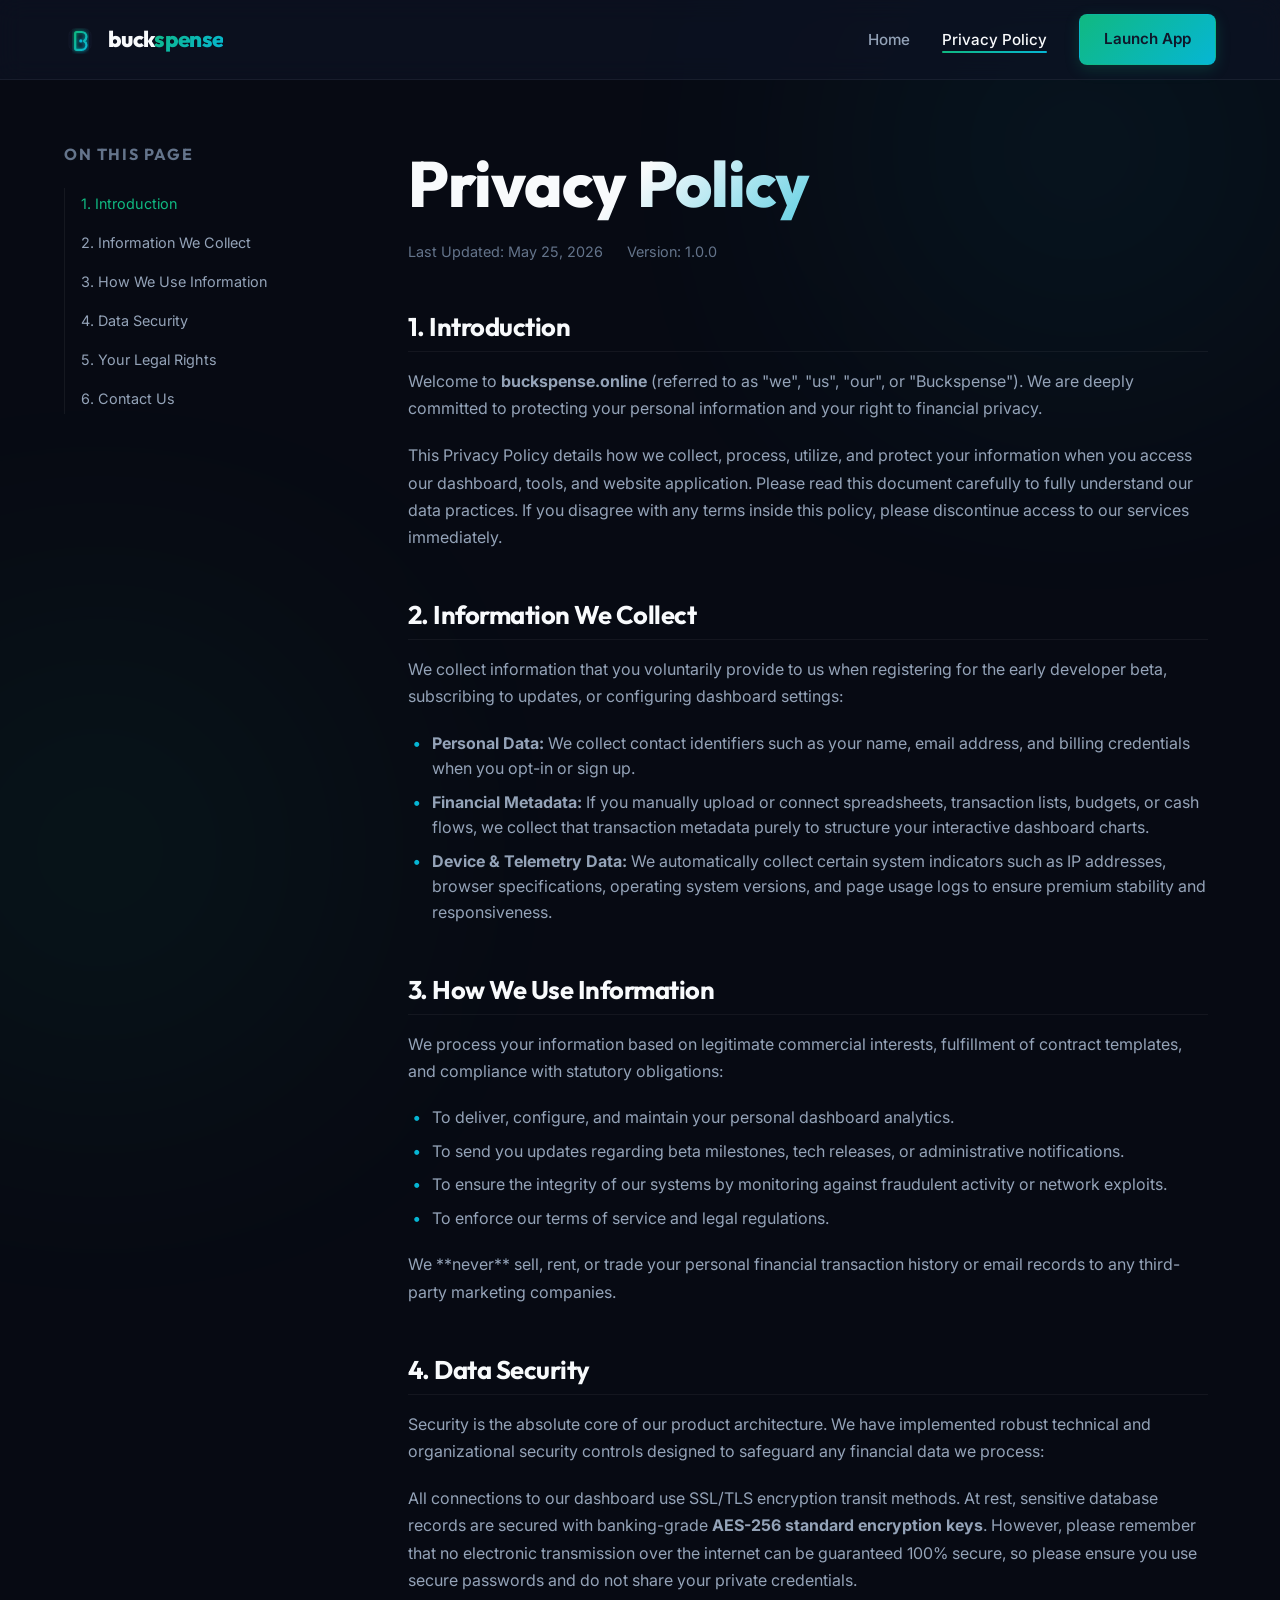
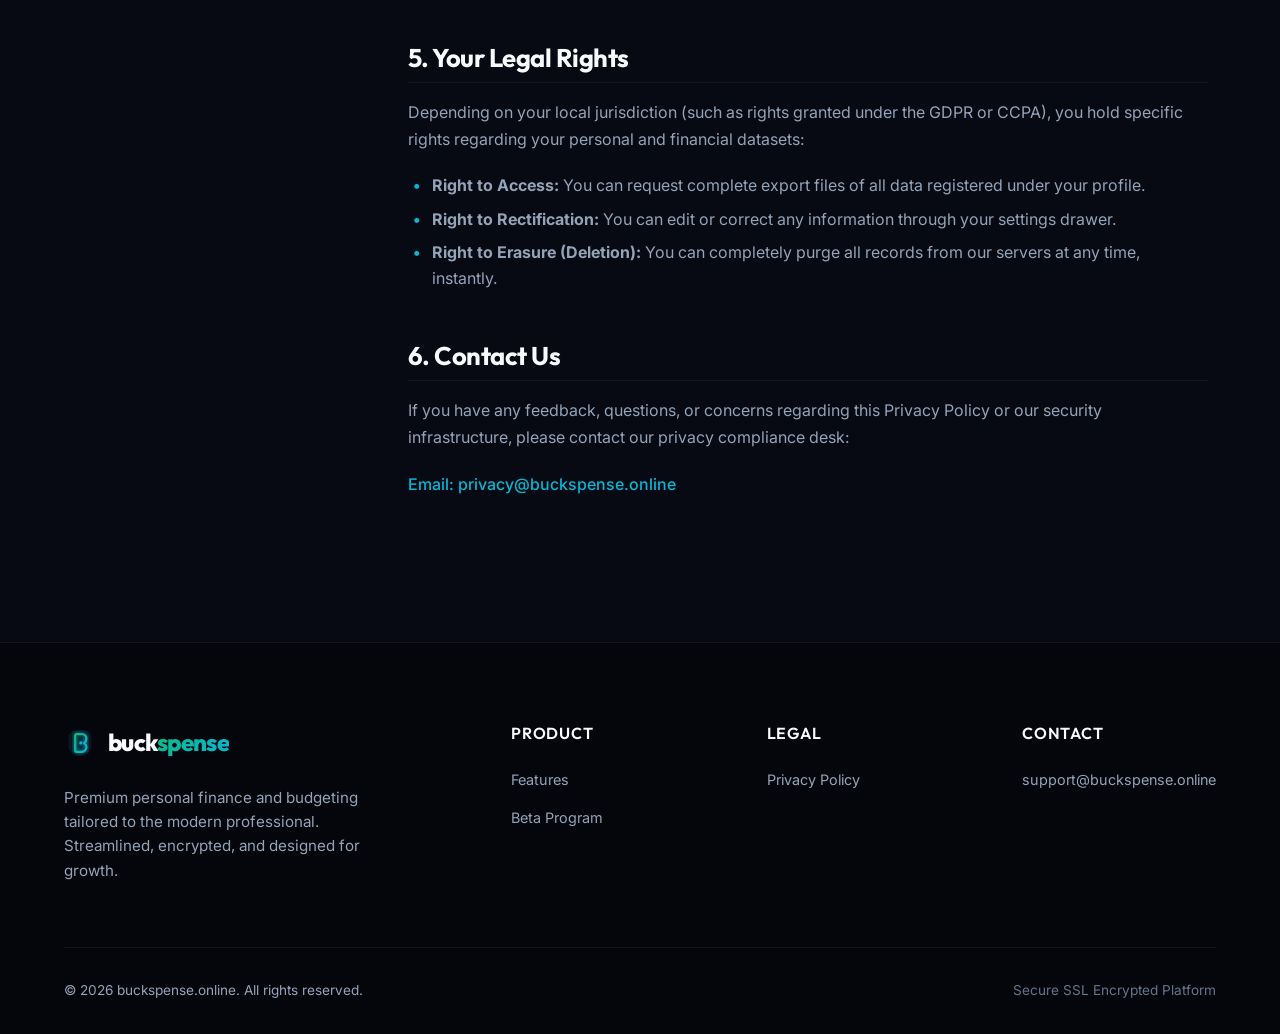
==== privacy.html @ 93927c2e "Initialize project framework and add Home & Privacy templates" ====
<!DOCTYPE html>
<html lang="en">
<head>
  <meta charset="UTF-8">
  <meta name="viewport" content="width=device-width, initial-scale=1.0">
  <title>Privacy Policy - Buckspense</title>
  <meta name="description" content="Read the Buckspense Privacy Policy to understand how we protect your personal and financial transaction data. Built with banking-grade security first.">
  
  <!-- CSS Stylesheet -->
  <link rel="stylesheet" href="assets/css/style.css">
  
  <!-- Favicon -->
  <link rel="icon" type="image/svg+xml" href="assets/images/logo.svg">
</head>
<body>

  <!-- Site Sticky Header -->
  <header class="site-header" id="main-header">
    <div class="container">
      <a href="index.html" class="logo-link" id="header-logo-link">
        <img src="assets/images/logo.svg" alt="Buckspense Logo" class="logo-icon" id="header-logo-img">
        <span>buck<span class="gradient-accent-text">spense</span></span>
      </a>

      <!-- Desktop Navigation Menu -->
      <nav class="site-nav" id="navigation-drawer">
        <ul class="nav-list">
          <li><a href="index.html" class="nav-link" id="nav-home">Home</a></li>
          <li><a href="privacy.html" class="nav-link active" id="nav-privacy">Privacy Policy</a></li>
        </ul>
        <a href="index.html#cta" class="btn btn-primary" id="header-cta-btn">Launch App</a>
      </nav>

      <!-- Mobile Hamburger Toggle -->
      <button class="mobile-nav-toggle" aria-label="Toggle navigation menu" aria-expanded="false" id="mobile-menu-trigger">
        &#9776;
      </button>
    </div>
  </header>

  <!-- Legal Content Page Layout -->
  <main class="legal-container" id="privacy-main-content">
    <div class="container">
      <div class="legal-layout">
        
        <!-- Table of Contents Sidebar -->
        <aside class="legal-sidebar" id="privacy-sidebar">
          <h3 style="font-size: 1rem; text-transform: uppercase; letter-spacing: 0.1em; color: var(--text-muted); margin-bottom: 1.5rem;">On this page</h3>
          <ul class="legal-toc" id="privacy-toc-links">
            <li><a href="#introduction" class="toc-link active" id="toc-intro">1. Introduction</a></li>
            <li><a href="#information-we-collect" class="toc-link" id="toc-collect">2. Information We Collect</a></li>
            <li><a href="#how-we-use-information" class="toc-link" id="toc-use">3. How We Use Information</a></li>
            <li><a href="#data-security" class="toc-link" id="toc-security">4. Data Security</a></li>
            <li><a href="#your-rights" class="toc-link" id="toc-rights">5. Your Legal Rights</a></li>
            <li><a href="#contact" class="toc-link" id="toc-contact">6. Contact Us</a></li>
          </ul>
        </aside>
        
        <!-- Main Document Text -->
        <article class="legal-content" id="privacy-article">
          <h1 class="gradient-text">Privacy Policy</h1>
          <div class="legal-meta">
            <span>Last Updated: May 25, 2026</span>
            <span>Version: 1.0.0</span>
          </div>

          <!-- Section 1 -->
          <section class="legal-section" id="introduction">
            <h2>1. Introduction</h2>
            <p>
              Welcome to <strong>buckspense.online</strong> (referred to as "we", "us", "our", or "Buckspense"). We are deeply committed to protecting your personal information and your right to financial privacy. 
            </p>
            <p>
              This Privacy Policy details how we collect, process, utilize, and protect your information when you access our dashboard, tools, and website application. Please read this document carefully to fully understand our data practices. If you disagree with any terms inside this policy, please discontinue access to our services immediately.
            </p>
          </section>

          <!-- Section 2 -->
          <section class="legal-section" id="information-we-collect">
            <h2>2. Information We Collect</h2>
            <p>
              We collect information that you voluntarily provide to us when registering for the early developer beta, subscribing to updates, or configuring dashboard settings:
            </p>
            <ul class="legal-list">
              <li><strong>Personal Data:</strong> We collect contact identifiers such as your name, email address, and billing credentials when you opt-in or sign up.</li>
              <li><strong>Financial Metadata:</strong> If you manually upload or connect spreadsheets, transaction lists, budgets, or cash flows, we collect that transaction metadata purely to structure your interactive dashboard charts.</li>
              <li><strong>Device &amp; Telemetry Data:</strong> We automatically collect certain system indicators such as IP addresses, browser specifications, operating system versions, and page usage logs to ensure premium stability and responsiveness.</li>
            </ul>
          </section>

          <!-- Section 3 -->
          <section class="legal-section" id="how-we-use-information">
            <h2>3. How We Use Information</h2>
            <p>
              We process your information based on legitimate commercial interests, fulfillment of contract templates, and compliance with statutory obligations:
            </p>
            <ul class="legal-list">
              <li>To deliver, configure, and maintain your personal dashboard analytics.</li>
              <li>To send you updates regarding beta milestones, tech releases, or administrative notifications.</li>
              <li>To ensure the integrity of our systems by monitoring against fraudulent activity or network exploits.</li>
              <li>To enforce our terms of service and legal regulations.</li>
            </ul>
            <p>
              We **never** sell, rent, or trade your personal financial transaction history or email records to any third-party marketing companies.
            </p>
          </section>

          <!-- Section 4 -->
          <section class="legal-section" id="data-security">
            <h2>4. Data Security</h2>
            <p>
              Security is the absolute core of our product architecture. We have implemented robust technical and organizational security controls designed to safeguard any financial data we process:
            </p>
            <p>
              All connections to our dashboard use SSL/TLS encryption transit methods. At rest, sensitive database records are secured with banking-grade <strong>AES-256 standard encryption keys</strong>. However, please remember that no electronic transmission over the internet can be guaranteed 100% secure, so please ensure you use secure passwords and do not share your private credentials.
            </p>
          </section>

          <!-- Section 5 -->
          <section class="legal-section" id="your-rights">
            <h2>5. Your Legal Rights</h2>
            <p>
              Depending on your local jurisdiction (such as rights granted under the GDPR or CCPA), you hold specific rights regarding your personal and financial datasets:
            </p>
            <ul class="legal-list">
              <li><strong>Right to Access:</strong> You can request complete export files of all data registered under your profile.</li>
              <li><strong>Right to Rectification:</strong> You can edit or correct any information through your settings drawer.</li>
              <li><strong>Right to Erasure (Deletion):</strong> You can completely purge all records from our servers at any time, instantly.</li>
            </ul>
          </section>

          <!-- Section 6 -->
          <section class="legal-section" id="contact">
            <h2>6. Contact Us</h2>
            <p>
              If you have any feedback, questions, or concerns regarding this Privacy Policy or our security infrastructure, please contact our privacy compliance desk:
            </p>
            <p style="font-weight: 500; color: var(--accent-cyan);">
              Email: <a href="mailto:privacy@buckspense.online">privacy@buckspense.online</a>
            </p>
          </section>

        </article>
      </div>
    </div>
  </main>

  <!-- Site Footer -->
  <footer class="site-footer" id="main-footer">
    <div class="container">
      <div class="footer-grid">
        <div class="footer-brand">
          <a href="index.html" class="logo-link" id="footer-logo-link">
            <img src="assets/images/logo.svg" alt="Buckspense Logo" class="logo-icon" id="footer-logo-img">
            <span>buck<span class="gradient-accent-text">spense</span></span>
          </a>
          <p class="footer-desc">
            Premium personal finance and budgeting tailored to the modern professional. Streamlined, encrypted, and designed for growth.
          </p>
        </div>
        
        <!-- Link Directory -->
        <div>
          <h4 class="footer-heading">Product</h4>
          <ul class="footer-links">
            <li><a href="index.html#features" class="footer-link">Features</a></li>
            <li><a href="index.html#cta" class="footer-link">Beta Program</a></li>
          </ul>
        </div>
        
        <div>
          <h4 class="footer-heading">Legal</h4>
          <ul class="footer-links">
            <li><a href="privacy.html" class="footer-link" id="footer-privacy-link">Privacy Policy</a></li>
          </ul>
        </div>

        <div>
          <h4 class="footer-heading">Contact</h4>
          <ul class="footer-links">
            <li><a href="mailto:support@buckspense.online" class="footer-link">support@buckspense.online</a></li>
          </ul>
        </div>
      </div>
      
      <!-- Footer Copyright Bar -->
      <div class="footer-bottom">
        <p>&copy; <span id="current-year">2026</span> buckspense.online. All rights reserved.</p>
        <p style="color: var(--text-muted);">Secure SSL Encrypted Platform</p>
      </div>
    </div>
  </footer>

  <!-- Script Loader -->
  <script src="assets/js/main.js"></script>
</body>
</html>
---- assets/css/style.css ----
/*
 * buckspense.online - Premium Design System & Stylesheet
 * Brand colors: Deep Obsidian background, Emerald Green and Cyan highlights, Outfit & Inter Typography.
 */

@import url('https://fonts.googleapis.com/css2?family=Inter:wght@300;400;500;600;700&family=Outfit:wght@400;500;600;700;800&display=swap');

/* --- Custom Variables & Tokens --- */
:root {
  /* Color Palette */
  --bg-primary: #070a13;
  --bg-secondary: #0d1324;
  --bg-tertiary: #131b31;
  --bg-glass: rgba(13, 19, 36, 0.7);
  --border-glass: rgba(255, 255, 255, 0.06);
  --border-active: rgba(16, 185, 129, 0.3);

  --accent-emerald: #10b981;
  --accent-cyan: #06b6d4;
  --accent-violet: #8b5cf6;
  --accent-emerald-glow: rgba(16, 185, 129, 0.15);
  --accent-cyan-glow: rgba(6, 182, 212, 0.15);

  --text-primary: #f8fafc;
  --text-secondary: #94a3b8;
  --text-muted: #64748b;
  --text-inverse: #0f172a;

  /* Typography */
  --font-heading: 'Outfit', -apple-system, BlinkMacSystemFont, 'Segoe UI', Roboto, sans-serif;
  --font-body: 'Inter', -apple-system, BlinkMacSystemFont, 'Segoe UI', Roboto, sans-serif;

  /* Shadows & Glows */
  --shadow-sm: 0 1px 2px 0 rgba(0, 0, 0, 0.05);
  --shadow-md: 0 4px 6px -1px rgba(0, 0, 0, 0.1), 0 2px 4px -1px rgba(0, 0, 0, 0.06);
  --shadow-lg: 0 10px 15px -3px rgba(0, 0, 0, 0.1), 0 4px 6px -2px rgba(0, 0, 0, 0.05);
  --shadow-xl: 0 20px 25px -5px rgba(0, 0, 0, 0.15), 0 10px 10px -5px rgba(0, 0, 0, 0.04);
  --glow-emerald: 0 0 25px rgba(16, 185, 129, 0.3);
  --glow-cyan: 0 0 25px rgba(6, 182, 212, 0.3);

  /* Layout Constants */
  --container-max-width: 1200px;
  --header-height: 80px;
  --border-radius-sm: 8px;
  --border-radius-md: 12px;
  --border-radius-lg: 20px;
  --border-radius-xl: 30px;

  /* Transitions */
  --transition-fast: 0.2s cubic-bezier(0.4, 0, 0.2, 1);
  --transition-normal: 0.3s cubic-bezier(0.4, 0, 0.2, 1);
  --transition-slow: 0.5s cubic-bezier(0.4, 0, 0.2, 1);
}

/* --- Base Reset --- */
*, *::before, *::after {
  box-sizing: border-box;
  margin: 0;
  padding: 0;
}

html {
  scroll-behavior: smooth;
  font-size: 16px;
  -webkit-text-size-adjust: 100%;
}

body {
  background-color: var(--bg-primary);
  color: var(--text-primary);
  font-family: var(--font-body);
  line-height: 1.6;
  overflow-x: hidden;
  position: relative;
}

/* Ambient glow blobs */
body::before, body::after {
  content: "";
  position: absolute;
  width: 500px;
  height: 500px;
  border-radius: 50%;
  filter: blur(140px);
  z-index: -1;
  pointer-events: none;
  opacity: 0.2;
}

body::before {
  top: -100px;
  right: -50px;
  background: radial-gradient(circle, var(--accent-cyan) 0%, transparent 70%);
}

body::after {
  top: 600px;
  left: -150px;
  background: radial-gradient(circle, var(--accent-emerald) 0%, transparent 70%);
}

/* --- Typography --- */
h1, h2, h3, h4, h5, h6 {
  font-family: var(--font-heading);
  font-weight: 700;
  line-height: 1.25;
  letter-spacing: -0.02em;
}

h1 {
  font-size: clamp(2.5rem, 5vw, 4rem);
  font-weight: 800;
}

h2 {
  font-size: clamp(1.8rem, 4vw, 2.5rem);
}

h3 {
  font-size: clamp(1.4rem, 2.5vw, 1.8rem);
}

p {
  color: var(--text-secondary);
}

a {
  color: inherit;
  text-decoration: none;
  transition: var(--transition-fast);
}

/* --- Utilities --- */
.container {
  width: 100%;
  max-width: var(--container-max-width);
  margin-left: auto;
  margin-right: auto;
  padding-left: 1.5rem;
  padding-right: 1.5rem;
}

.gradient-text {
  background: linear-gradient(135deg, var(--text-primary) 30%, var(--accent-cyan) 70%, var(--accent-emerald) 100%);
  -webkit-background-clip: text;
  -webkit-text-fill-color: transparent;
  background-clip: text;
}

.gradient-accent-text {
  background: linear-gradient(135deg, var(--accent-emerald) 0%, var(--accent-cyan) 100%);
  -webkit-background-clip: text;
  -webkit-text-fill-color: transparent;
  background-clip: text;
}

/* --- Layout Components --- */

/* Sticky Header */
.site-header {
  position: fixed;
  top: 0;
  left: 0;
  width: 100%;
  height: var(--header-height);
  z-index: 100;
  background: var(--bg-glass);
  backdrop-filter: blur(12px);
  -webkit-backdrop-filter: blur(12px);
  border-bottom: 1px solid var(--border-glass);
  transition: var(--transition-normal);
}

.site-header.scrolled {
  height: 70px;
  background: rgba(7, 10, 19, 0.9);
  box-shadow: var(--shadow-lg);
}

.site-header .container {
  display: flex;
  justify-content: space-between;
  align-items: center;
  height: 100%;
}

.logo-link {
  display: flex;
  align-items: center;
  gap: 0.75rem;
  font-family: var(--font-heading);
  font-weight: 800;
  font-size: 1.4rem;
  color: var(--text-primary);
  letter-spacing: -0.03em;
}

.logo-icon {
  width: 32px;
  height: 32px;
}

.site-nav {
  display: flex;
  align-items: center;
  gap: 2rem;
}

.nav-list {
  display: flex;
  list-style: none;
  gap: 2rem;
  align-items: center;
}

.nav-link {
  font-size: 0.95rem;
  font-weight: 500;
  color: var(--text-secondary);
  position: relative;
  padding: 0.25rem 0;
}

.nav-link::after {
  content: "";
  position: absolute;
  bottom: 0;
  left: 0;
  width: 0;
  height: 2px;
  background: linear-gradient(90deg, var(--accent-emerald), var(--accent-cyan));
  transition: var(--transition-fast);
  border-radius: 1px;
}

.nav-link:hover, .nav-link.active {
  color: var(--text-primary);
}

.nav-link:hover::after, .nav-link.active::after {
  width: 100%;
}

/* Primary/Secondary Buttons */
.btn {
  display: inline-flex;
  align-items: center;
  justify-content: center;
  padding: 0.75rem 1.5rem;
  font-size: 0.95rem;
  font-weight: 600;
  border-radius: var(--border-radius-sm);
  cursor: pointer;
  transition: var(--transition-normal);
  border: 1px solid transparent;
  font-family: var(--font-body);
}

.btn-primary {
  background: linear-gradient(135deg, var(--accent-emerald) 0%, var(--accent-cyan) 100%);
  color: var(--text-inverse);
  box-shadow: 0 4px 15px rgba(16, 185, 129, 0.2);
}

.btn-primary:hover {
  transform: translateY(-2px);
  box-shadow: 0 8px 25px rgba(16, 185, 129, 0.4), var(--glow-emerald);
}

.btn-secondary {
  background: var(--bg-tertiary);
  color: var(--text-primary);
  border: 1px solid var(--border-glass);
}

.btn-secondary:hover {
  background: var(--bg-secondary);
  border-color: var(--accent-cyan);
  transform: translateY(-2px);
}

/* Mobile Nav Toggle */
.mobile-nav-toggle {
  display: none;
  background: none;
  border: none;
  color: var(--text-primary);
  font-size: 1.5rem;
  cursor: pointer;
  z-index: 110;
}

/* Hero Section */
.hero {
  padding-top: calc(var(--header-height) + 4rem);
  padding-bottom: 5rem;
  position: relative;
  text-align: center;
}

.hero-badge {
  display: inline-flex;
  align-items: center;
  gap: 0.5rem;
  padding: 0.4rem 1rem;
  background: var(--bg-tertiary);
  border: 1px solid var(--border-glass);
  border-radius: var(--border-radius-xl);
  font-size: 0.85rem;
  font-weight: 500;
  color: var(--accent-cyan);
  margin-bottom: 2rem;
}

.hero-badge-dot {
  width: 6px;
  height: 6px;
  border-radius: 50%;
  background-color: var(--accent-emerald);
  box-shadow: var(--glow-emerald);
  animation: pulse 2s infinite;
}

.hero h1 {
  max-width: 850px;
  margin: 0 auto 1.5rem;
  line-height: 1.15;
}

.hero-subtitle {
  font-size: clamp(1.1rem, 2vw, 1.25rem);
  max-width: 600px;
  margin: 0 auto 2.5rem;
  color: var(--text-secondary);
}

.hero-actions {
  display: flex;
  justify-content: center;
  gap: 1rem;
  margin-bottom: 4rem;
}

/* Dashboard Mockup Showcase */
.dashboard-showcase {
  max-width: 900px;
  margin: 0 auto;
  padding: 8px;
  background: linear-gradient(135deg, var(--border-glass) 0%, rgba(255, 255, 255, 0.01) 100%);
  border: 1px solid var(--border-glass);
  border-radius: var(--border-radius-lg);
  box-shadow: var(--shadow-xl);
  position: relative;
}

.dashboard-showcase::after {
  content: "";
  position: absolute;
  top: -1px;
  left: -1px;
  right: -1px;
  bottom: -1px;
  border-radius: var(--border-radius-lg);
  background: linear-gradient(135deg, var(--accent-emerald) 0%, var(--accent-cyan) 100%);
  z-index: -1;
  opacity: 0.15;
  pointer-events: none;
}

.mockup-header {
  height: 36px;
  background: #0b0e1a;
  border-radius: 12px 12px 0 0;
  display: flex;
  align-items: center;
  padding: 0 1rem;
  gap: 0.5rem;
}

.mockup-dot {
  width: 10px;
  height: 10px;
  border-radius: 50%;
  background: #f87171;
}

.mockup-dot:nth-child(2) { background: #fbbf24; }
.mockup-dot:nth-child(3) { background: #34d399; }

.mockup-content {
  background: #090c15;
  border-radius: 0 0 12px 12px;
  padding: 2rem;
  display: grid;
  grid-template-columns: 2fr 1fr;
  gap: 1.5rem;
  text-align: left;
}

.mockup-main {
  display: flex;
  flex-direction: column;
  gap: 1.5rem;
}

.mockup-stats {
  display: grid;
  grid-template-columns: 1fr 1fr;
  gap: 1rem;
}

.mockup-card {
  background: var(--bg-tertiary);
  border: 1px solid var(--border-glass);
  border-radius: var(--border-radius-md);
  padding: 1.25rem;
}

.mockup-val {
  font-family: var(--font-heading);
  font-size: 1.6rem;
  font-weight: 700;
  margin-top: 0.25rem;
}

.mockup-chart {
  height: 140px;
  background: rgba(255, 255, 255, 0.02);
  border: 1px dashed rgba(255, 255, 255, 0.1);
  border-radius: var(--border-radius-md);
  position: relative;
  display: flex;
  align-items: flex-end;
  justify-content: space-around;
  padding: 1rem;
}

.chart-bar {
  width: 28px;
  background: linear-gradient(180deg, var(--accent-emerald), transparent);
  border-radius: 4px 4px 0 0;
  transition: height 1s ease-in-out;
}

.chart-bar:nth-child(even) {
  background: linear-gradient(180deg, var(--accent-cyan), transparent);
}

.mockup-side {
  display: flex;
  flex-direction: column;
  gap: 1rem;
}

.tx-list {
  display: flex;
  flex-direction: column;
  gap: 0.75rem;
}

.tx-item {
  display: flex;
  justify-content: space-between;
  align-items: center;
  padding: 0.5rem 0;
  border-bottom: 1px solid rgba(255, 255, 255, 0.05);
}

/* Features Grid */
.features {
  padding: 6rem 0;
  background: radial-gradient(circle at 80% 20%, var(--bg-secondary) 0%, var(--bg-primary) 100%);
  border-top: 1px solid var(--border-glass);
}

.section-header {
  text-align: center;
  max-width: 600px;
  margin: 0 auto 4rem;
}

.section-header h2 {
  margin-bottom: 1rem;
}

.grid-3 {
  display: grid;
  grid-template-columns: repeat(auto-fit, minmax(300px, 1fr));
  gap: 2rem;
}

.feature-card {
  background: var(--bg-glass);
  border: 1px solid var(--border-glass);
  border-radius: var(--border-radius-lg);
  padding: 2.5rem;
  transition: var(--transition-normal);
  position: relative;
  overflow: hidden;
}

.feature-card::before {
  content: "";
  position: absolute;
  top: 0;
  left: 0;
  width: 100%;
  height: 100%;
  background: linear-gradient(135deg, var(--accent-emerald-glow) 0%, transparent 100%);
  opacity: 0;
  transition: var(--transition-normal);
  pointer-events: none;
  z-index: 0;
}

.feature-card:nth-child(2)::before {
  background: linear-gradient(135deg, var(--accent-cyan-glow) 0%, transparent 100%);
}

.feature-card:hover {
  transform: translateY(-8px);
  border-color: var(--border-active);
  box-shadow: var(--shadow-xl);
}

.feature-card:hover::before {
  opacity: 1;
}

.feature-icon-wrapper {
  width: 54px;
  height: 54px;
  border-radius: var(--border-radius-md);
  background: var(--bg-tertiary);
  border: 1px solid var(--border-glass);
  display: flex;
  align-items: center;
  justify-content: center;
  color: var(--accent-emerald);
  margin-bottom: 1.5rem;
  position: relative;
  z-index: 1;
}

.feature-card:nth-child(2) .feature-icon-wrapper {
  color: var(--accent-cyan);
}

.feature-card:nth-child(3) .feature-icon-wrapper {
  color: var(--accent-violet);
}

.feature-card h3 {
  margin-bottom: 1rem;
  position: relative;
  z-index: 1;
}

.feature-card p {
  position: relative;
  z-index: 1;
}

/* Call to Action */
.cta-section {
  padding: 6rem 0;
  position: relative;
}

.cta-box {
  background: linear-gradient(135deg, var(--bg-secondary) 0%, var(--bg-tertiary) 100%);
  border: 1px solid var(--border-glass);
  border-radius: var(--border-radius-lg);
  padding: 4rem 2rem;
  text-align: center;
  position: relative;
  overflow: hidden;
}

.cta-box::before {
  content: "";
  position: absolute;
  width: 300px;
  height: 300px;
  border-radius: 50%;
  background: radial-gradient(circle, var(--accent-emerald) 0%, transparent 70%);
  filter: blur(80px);
  top: -150px;
  right: -150px;
  opacity: 0.15;
  pointer-events: none;
}

.cta-box h2 {
  margin-bottom: 1rem;
}

.cta-box p {
  max-width: 500px;
  margin: 0 auto 2.5rem;
}

.newsletter-form {
  display: flex;
  max-width: 480px;
  margin: 0 auto;
  gap: 0.5rem;
  background: var(--bg-primary);
  padding: 6px;
  border-radius: var(--border-radius-sm);
  border: 1px solid var(--border-glass);
  transition: var(--transition-fast);
}

.newsletter-form:focus-within {
  border-color: var(--accent-cyan);
  box-shadow: 0 0 0 2px rgba(6, 182, 212, 0.15);
}

.newsletter-input {
  flex: 1;
  background: none;
  border: none;
  color: var(--text-primary);
  padding: 0.75rem 1rem;
  font-family: var(--font-body);
  font-size: 0.95rem;
  outline: none;
}

.newsletter-input::placeholder {
  color: var(--text-muted);
}

/* Footer Section */
.site-footer {
  background: #04060b;
  border-top: 1px solid var(--border-glass);
  padding: 5rem 0 2rem;
  color: var(--text-secondary);
}

.footer-grid {
  display: grid;
  grid-template-columns: 2fr repeat(3, 1fr);
  gap: 4rem;
  margin-bottom: 4rem;
}

.footer-brand {
  display: flex;
  flex-direction: column;
  gap: 1.5rem;
}

.footer-brand .logo-link {
  font-size: 1.5rem;
}

.footer-desc {
  max-width: 320px;
  font-size: 0.95rem;
}

.footer-heading {
  font-family: var(--font-heading);
  color: var(--text-primary);
  font-size: 1rem;
  font-weight: 600;
  margin-bottom: 1.5rem;
  letter-spacing: 0.05em;
  text-transform: uppercase;
}

.footer-links {
  list-style: none;
  display: flex;
  flex-direction: column;
  gap: 0.75rem;
}

.footer-link {
  font-size: 0.9rem;
  transition: var(--transition-fast);
}

.footer-link:hover {
  color: var(--accent-cyan);
  padding-left: 4px;
}

.footer-bottom {
  border-top: 1px solid rgba(255, 255, 255, 0.05);
  padding-top: 2rem;
  display: flex;
  justify-content: space-between;
  align-items: center;
  font-size: 0.85rem;
}

/* --- Privacy Policy Specific Styles --- */
.legal-container {
  padding-top: calc(var(--header-height) + 4rem);
  padding-bottom: 6rem;
}

.legal-layout {
  display: grid;
  grid-template-columns: 280px 1fr;
  gap: 4rem;
}

.legal-sidebar {
  position: sticky;
  top: calc(var(--header-height) + 2rem);
  height: fit-content;
}

.legal-toc {
  list-style: none;
  display: flex;
  flex-direction: column;
  gap: 0.5rem;
  border-left: 1px solid var(--border-glass);
  padding-left: 1rem;
}

.toc-link {
  font-size: 0.9rem;
  color: var(--text-secondary);
  display: block;
  padding: 0.25rem 0;
}

.toc-link:hover, .toc-link.active {
  color: var(--accent-emerald);
}

.legal-content {
  max-width: 800px;
}

.legal-content h1 {
  margin-bottom: 1rem;
}

.legal-meta {
  color: var(--text-muted);
  font-size: 0.9rem;
  margin-bottom: 3rem;
  display: flex;
  gap: 1.5rem;
}

.legal-section {
  margin-bottom: 3rem;
}

.legal-section h2 {
  font-size: 1.6rem;
  margin-bottom: 1rem;
  color: var(--text-primary);
  border-bottom: 1px solid rgba(255, 255, 255, 0.05);
  padding-bottom: 0.5rem;
}

.legal-section p {
  margin-bottom: 1.25rem;
  line-height: 1.7;
}

.legal-list {
  list-style-type: none;
  margin-bottom: 1.25rem;
  padding-left: 1.5rem;
}

.legal-list li {
  position: relative;
  margin-bottom: 0.5rem;
  color: var(--text-secondary);
}

.legal-list li::before {
  content: "•";
  color: var(--accent-cyan);
  font-weight: bold;
  display: inline-block;
  width: 1.2rem;
  margin-left: -1.2rem;
}

/* --- Animations --- */
@keyframes pulse {
  0% {
    transform: scale(0.95);
    box-shadow: 0 0 0 0 rgba(16, 185, 129, 0.5);
  }
  70% {
    transform: scale(1);
    box-shadow: 0 0 0 6px rgba(16, 185, 129, 0);
  }
  100% {
    transform: scale(0.95);
    box-shadow: 0 0 0 0 rgba(16, 185, 129, 0);
  }
}

/* --- Responsive Adjustments --- */
@media (max-width: 1024px) {
  .footer-grid {
    grid-template-columns: 1.5fr repeat(3, 1fr);
    gap: 2rem;
  }
  .legal-layout {
    grid-template-columns: 1fr;
    gap: 2rem;
  }
  .legal-sidebar {
    display: none; /* Hide TOC on mobile for clean scrolling */
  }
}

@media (max-width: 768px) {
  .mobile-nav-toggle {
    display: block;
  }

  .site-nav {
    position: fixed;
    top: var(--header-height);
    left: 100%;
    width: 100%;
    height: calc(100vh - var(--header-height));
    background: rgba(7, 10, 19, 0.98);
    backdrop-filter: blur(20px);
    -webkit-backdrop-filter: blur(20px);
    flex-direction: column;
    justify-content: flex-start;
    padding: 3rem 1.5rem;
    gap: 3rem;
    transition: var(--transition-normal);
  }

  .site-nav.open {
    left: 0;
  }

  .nav-list {
    flex-direction: column;
    width: 100%;
    align-items: center;
    gap: 2.5rem;
  }

  .nav-link {
    font-size: 1.2rem;
  }

  .hero-actions {
    flex-direction: column;
    padding: 0 2rem;
  }

  .mockup-content {
    grid-template-columns: 1fr;
    padding: 1.25rem;
  }

  .footer-grid {
    grid-template-columns: 1fr;
    gap: 3rem;
  }

  .newsletter-form {
    flex-direction: column;
    background: none;
    border: none;
    padding: 0;
  }

  .newsletter-input {
    background: var(--bg-tertiary);
    border: 1px solid var(--border-glass);
    border-radius: var(--border-radius-sm);
    margin-bottom: 0.5rem;
  }

  .newsletter-form .btn {
    width: 100%;
  }

  .footer-bottom {
    flex-direction: column;
    gap: 1.5rem;
    text-align: center;
  }
}
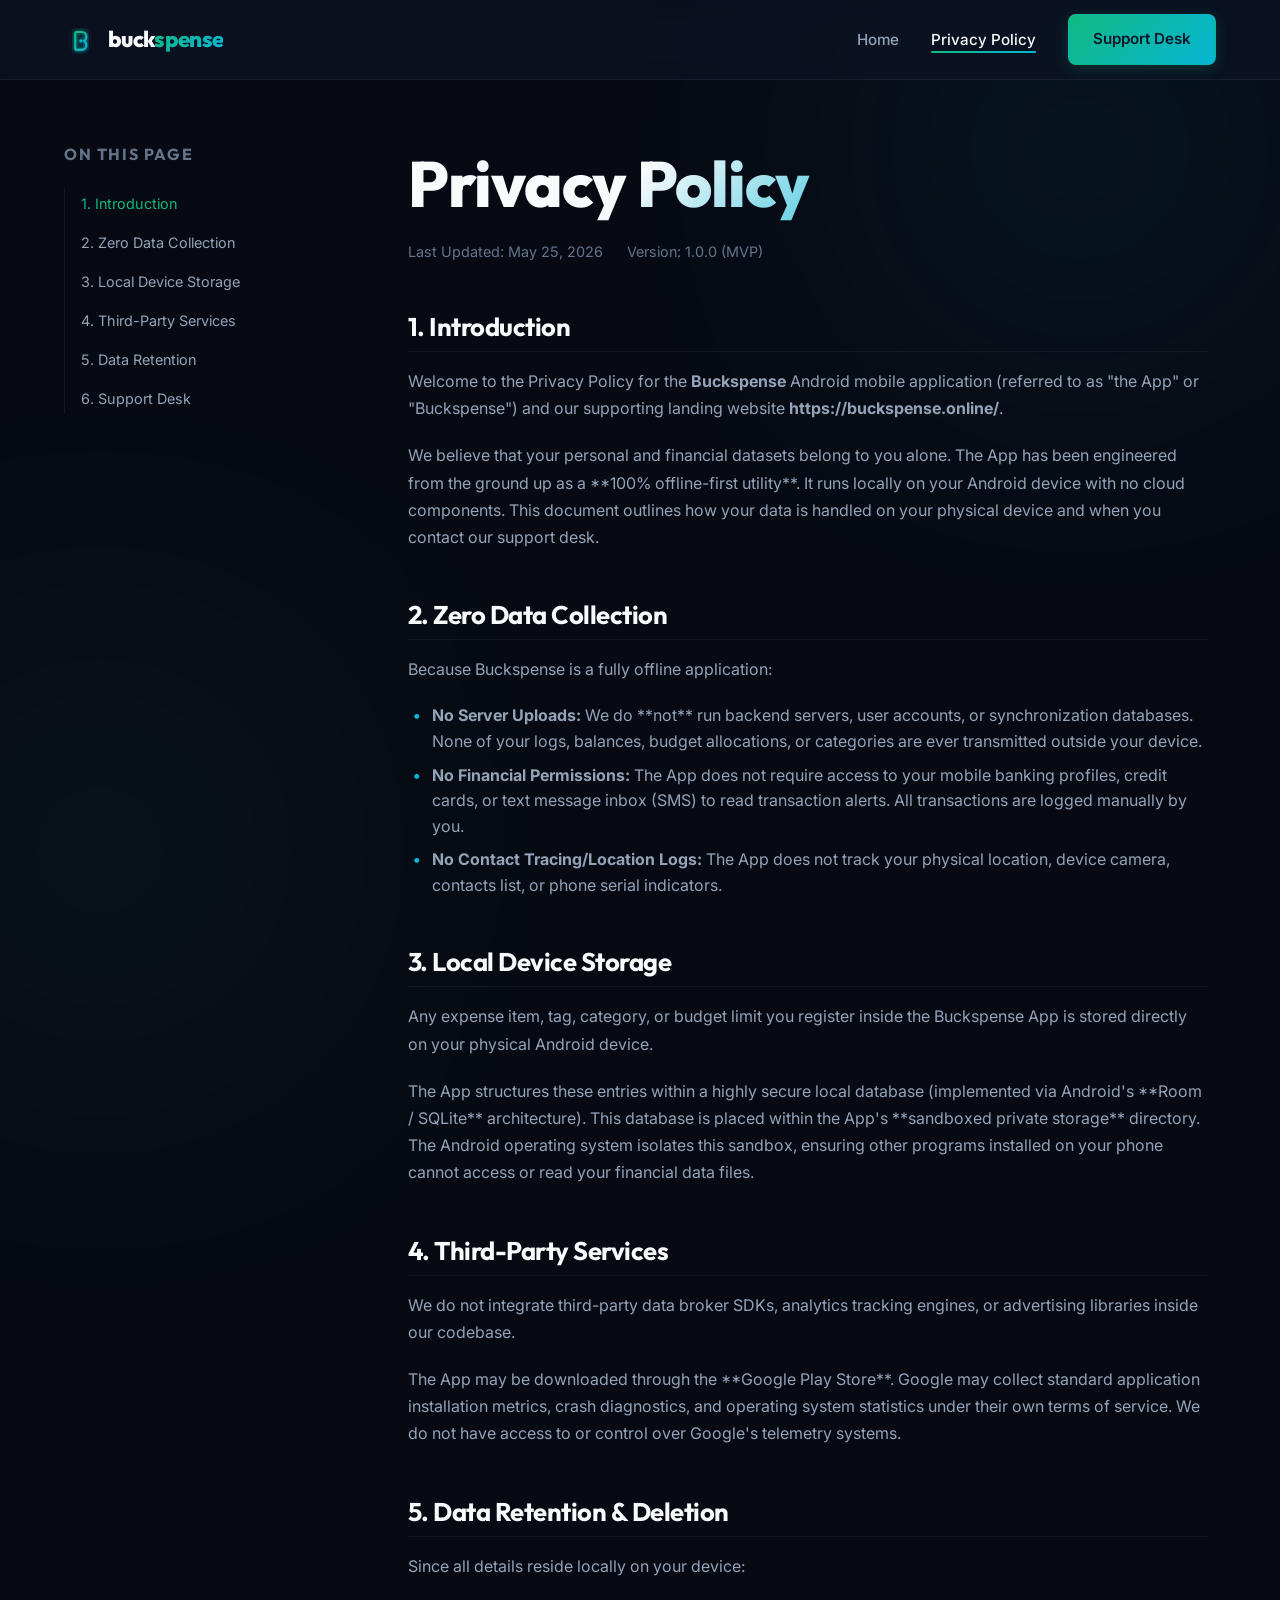
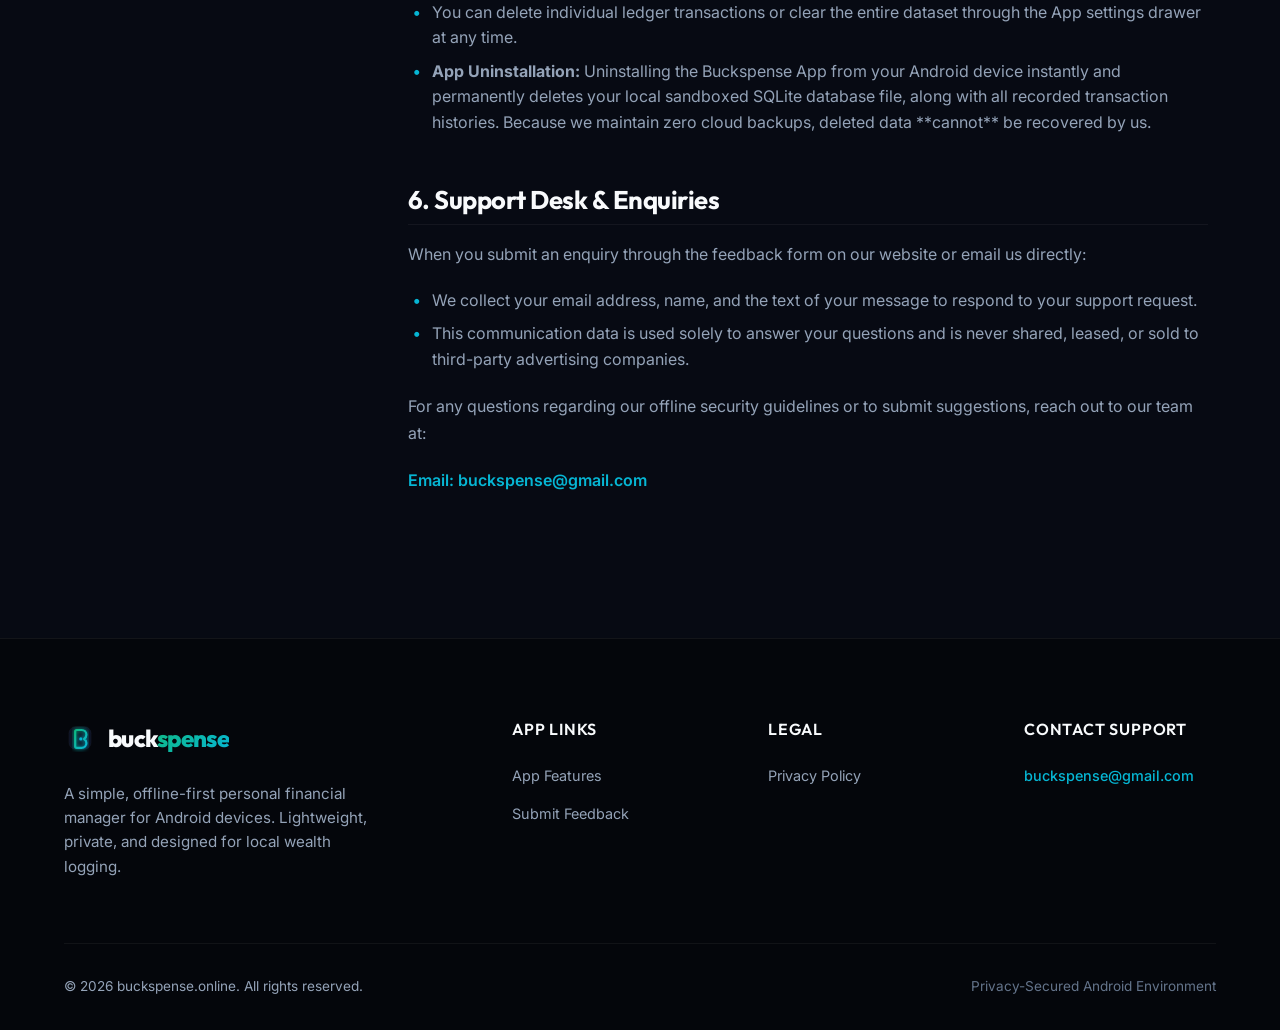
==== commit c9e24706: "Refactor project for Android App support and add Feedback Form & SPECS" ====
--- a/privacy.html
+++ b/privacy.html
@@ -4,7 +4,7 @@
   <meta charset="UTF-8">
   <meta name="viewport" content="width=device-width, initial-scale=1.0">
   <title>Privacy Policy - Buckspense</title>
-  <meta name="description" content="Read the Buckspense Privacy Policy to understand how we protect your personal and financial transaction data. Built with banking-grade security first.">
+  <meta name="description" content="Read the Buckspense Privacy Policy. Built from the ground up as a 100% offline-first expense manager, we collect zero personal financial data.">
   
   <!-- CSS Stylesheet -->
   <link rel="stylesheet" href="assets/css/style.css">
@@ -28,7 +28,7 @@
           <li><a href="index.html" class="nav-link" id="nav-home">Home</a></li>
           <li><a href="privacy.html" class="nav-link active" id="nav-privacy">Privacy Policy</a></li>
         </ul>
-        <a href="index.html#cta" class="btn btn-primary" id="header-cta-btn">Launch App</a>
+        <a href="index.html#contact-us" class="btn btn-primary" id="header-cta-btn">Support Desk</a>
       </nav>
 
       <!-- Mobile Hamburger Toggle -->
@@ -48,11 +48,11 @@
           <h3 style="font-size: 1rem; text-transform: uppercase; letter-spacing: 0.1em; color: var(--text-muted); margin-bottom: 1.5rem;">On this page</h3>
           <ul class="legal-toc" id="privacy-toc-links">
             <li><a href="#introduction" class="toc-link active" id="toc-intro">1. Introduction</a></li>
-            <li><a href="#information-we-collect" class="toc-link" id="toc-collect">2. Information We Collect</a></li>
-            <li><a href="#how-we-use-information" class="toc-link" id="toc-use">3. How We Use Information</a></li>
-            <li><a href="#data-security" class="toc-link" id="toc-security">4. Data Security</a></li>
-            <li><a href="#your-rights" class="toc-link" id="toc-rights">5. Your Legal Rights</a></li>
-            <li><a href="#contact" class="toc-link" id="toc-contact">6. Contact Us</a></li>
+            <li><a href="#data-collection" class="toc-link" id="toc-collect">2. Zero Data Collection</a></li>
+            <li><a href="#local-storage" class="toc-link" id="toc-storage">3. Local Device Storage</a></li>
+            <li><a href="#third-parties" class="toc-link" id="toc-third-party">4. Third-Party Services</a></li>
+            <li><a href="#retention" class="toc-link" id="toc-retention">5. Data Retention</a></li>
+            <li><a href="#contact" class="toc-link" id="toc-contact">6. Support Desk</a></li>
           </ul>
         </aside>
         
@@ -61,82 +61,82 @@
           <h1 class="gradient-text">Privacy Policy</h1>
           <div class="legal-meta">
             <span>Last Updated: May 25, 2026</span>
-            <span>Version: 1.0.0</span>
+            <span>Version: 1.0.0 (MVP)</span>
           </div>
 
           <!-- Section 1 -->
           <section class="legal-section" id="introduction">
             <h2>1. Introduction</h2>
             <p>
-              Welcome to <strong>buckspense.online</strong> (referred to as "we", "us", "our", or "Buckspense"). We are deeply committed to protecting your personal information and your right to financial privacy. 
+              Welcome to the Privacy Policy for the <strong>Buckspense</strong> Android mobile application (referred to as "the App" or "Buckspense") and our supporting landing website <strong>https://buckspense.online/</strong>. 
             </p>
             <p>
-              This Privacy Policy details how we collect, process, utilize, and protect your information when you access our dashboard, tools, and website application. Please read this document carefully to fully understand our data practices. If you disagree with any terms inside this policy, please discontinue access to our services immediately.
+              We believe that your personal and financial datasets belong to you alone. The App has been engineered from the ground up as a **100% offline-first utility**. It runs locally on your Android device with no cloud components. This document outlines how your data is handled on your physical device and when you contact our support desk.
             </p>
           </section>
 
           <!-- Section 2 -->
-          <section class="legal-section" id="information-we-collect">
-            <h2>2. Information We Collect</h2>
+          <section class="legal-section" id="data-collection">
+            <h2>2. Zero Data Collection</h2>
             <p>
-              We collect information that you voluntarily provide to us when registering for the early developer beta, subscribing to updates, or configuring dashboard settings:
+              Because Buckspense is a fully offline application:
             </p>
             <ul class="legal-list">
-              <li><strong>Personal Data:</strong> We collect contact identifiers such as your name, email address, and billing credentials when you opt-in or sign up.</li>
-              <li><strong>Financial Metadata:</strong> If you manually upload or connect spreadsheets, transaction lists, budgets, or cash flows, we collect that transaction metadata purely to structure your interactive dashboard charts.</li>
-              <li><strong>Device &amp; Telemetry Data:</strong> We automatically collect certain system indicators such as IP addresses, browser specifications, operating system versions, and page usage logs to ensure premium stability and responsiveness.</li>
+              <li><strong>No Server Uploads:</strong> We do **not** run backend servers, user accounts, or synchronization databases. None of your logs, balances, budget allocations, or categories are ever transmitted outside your device.</li>
+              <li><strong>No Financial Permissions:</strong> The App does not require access to your mobile banking profiles, credit cards, or text message inbox (SMS) to read transaction alerts. All transactions are logged manually by you.</li>
+              <li><strong>No Contact Tracing/Location Logs:</strong> The App does not track your physical location, device camera, contacts list, or phone serial indicators.</li>
             </ul>
           </section>
 
           <!-- Section 3 -->
-          <section class="legal-section" id="how-we-use-information">
-            <h2>3. How We Use Information</h2>
+          <section class="legal-section" id="local-storage">
+            <h2>3. Local Device Storage</h2>
             <p>
-              We process your information based on legitimate commercial interests, fulfillment of contract templates, and compliance with statutory obligations:
+              Any expense item, tag, category, or budget limit you register inside the Buckspense App is stored directly on your physical Android device.
             </p>
-            <ul class="legal-list">
-              <li>To deliver, configure, and maintain your personal dashboard analytics.</li>
-              <li>To send you updates regarding beta milestones, tech releases, or administrative notifications.</li>
-              <li>To ensure the integrity of our systems by monitoring against fraudulent activity or network exploits.</li>
-              <li>To enforce our terms of service and legal regulations.</li>
-            </ul>
             <p>
-              We **never** sell, rent, or trade your personal financial transaction history or email records to any third-party marketing companies.
+              The App structures these entries within a highly secure local database (implemented via Android's **Room / SQLite** architecture). This database is placed within the App's **sandboxed private storage** directory. The Android operating system isolates this sandbox, ensuring other programs installed on your phone cannot access or read your financial data files.
             </p>
           </section>
 
           <!-- Section 4 -->
-          <section class="legal-section" id="data-security">
-            <h2>4. Data Security</h2>
+          <section class="legal-section" id="third-parties">
+            <h2>4. Third-Party Services</h2>
             <p>
-              Security is the absolute core of our product architecture. We have implemented robust technical and organizational security controls designed to safeguard any financial data we process:
+              We do not integrate third-party data broker SDKs, analytics tracking engines, or advertising libraries inside our codebase. 
             </p>
             <p>
-              All connections to our dashboard use SSL/TLS encryption transit methods. At rest, sensitive database records are secured with banking-grade <strong>AES-256 standard encryption keys</strong>. However, please remember that no electronic transmission over the internet can be guaranteed 100% secure, so please ensure you use secure passwords and do not share your private credentials.
+              The App may be downloaded through the **Google Play Store**. Google may collect standard application installation metrics, crash diagnostics, and operating system statistics under their own terms of service. We do not have access to or control over Google's telemetry systems.
             </p>
           </section>
 
           <!-- Section 5 -->
-          <section class="legal-section" id="your-rights">
-            <h2>5. Your Legal Rights</h2>
+          <section class="legal-section" id="retention">
+            <h2>5. Data Retention &amp; Deletion</h2>
             <p>
-              Depending on your local jurisdiction (such as rights granted under the GDPR or CCPA), you hold specific rights regarding your personal and financial datasets:
+              Since all details reside locally on your device:
             </p>
             <ul class="legal-list">
-              <li><strong>Right to Access:</strong> You can request complete export files of all data registered under your profile.</li>
-              <li><strong>Right to Rectification:</strong> You can edit or correct any information through your settings drawer.</li>
-              <li><strong>Right to Erasure (Deletion):</strong> You can completely purge all records from our servers at any time, instantly.</li>
+              <li>You can delete individual ledger transactions or clear the entire dataset through the App settings drawer at any time.</li>
+              <li><strong>App Uninstallation:</strong> Uninstalling the Buckspense App from your Android device instantly and permanently deletes your local sandboxed SQLite database file, along with all recorded transaction histories. Because we maintain zero cloud backups, deleted data **cannot** be recovered by us.</li>
             </ul>
           </section>
 
           <!-- Section 6 -->
           <section class="legal-section" id="contact">
-            <h2>6. Contact Us</h2>
+            <h2>6. Support Desk &amp; Enquiries</h2>
             <p>
-              If you have any feedback, questions, or concerns regarding this Privacy Policy or our security infrastructure, please contact our privacy compliance desk:
+              When you submit an enquiry through the feedback form on our website or email us directly:
             </p>
-            <p style="font-weight: 500; color: var(--accent-cyan);">
-              Email: <a href="mailto:privacy@buckspense.online">privacy@buckspense.online</a>
+            <ul class="legal-list">
+              <li>We collect your email address, name, and the text of your message to respond to your support request.</li>
+              <li>This communication data is used solely to answer your questions and is never shared, leased, or sold to third-party advertising companies.</li>
+            </ul>
+            <p>
+              For any questions regarding our offline security guidelines or to submit suggestions, reach out to our team at:
+            </p>
+            <p style="font-weight: 600; color: var(--accent-cyan);">
+              Email: <a href="mailto:buckspense@gmail.com">buckspense@gmail.com</a>
             </p>
           </section>
 
@@ -155,16 +155,16 @@
             <span>buck<span class="gradient-accent-text">spense</span></span>
           </a>
           <p class="footer-desc">
-            Premium personal finance and budgeting tailored to the modern professional. Streamlined, encrypted, and designed for growth.
+            A simple, offline-first personal financial manager for Android devices. Lightweight, private, and designed for local wealth logging.
           </p>
         </div>
         
         <!-- Link Directory -->
         <div>
-          <h4 class="footer-heading">Product</h4>
+          <h4 class="footer-heading">App Links</h4>
           <ul class="footer-links">
-            <li><a href="index.html#features" class="footer-link">Features</a></li>
-            <li><a href="index.html#cta" class="footer-link">Beta Program</a></li>
+            <li><a href="index.html#features" class="footer-link">App Features</a></li>
+            <li><a href="index.html#contact-us" class="footer-link">Submit Feedback</a></li>
           </ul>
         </div>
         
@@ -176,9 +176,9 @@
         </div>
 
         <div>
-          <h4 class="footer-heading">Contact</h4>
+          <h4 class="footer-heading">Contact Support</h4>
           <ul class="footer-links">
-            <li><a href="mailto:support@buckspense.online" class="footer-link">support@buckspense.online</a></li>
+            <li><a href="mailto:buckspense@gmail.com" class="footer-link" style="color: var(--accent-cyan); font-weight: 500;">buckspense@gmail.com</a></li>
           </ul>
         </div>
       </div>
@@ -186,7 +186,7 @@
       <!-- Footer Copyright Bar -->
       <div class="footer-bottom">
         <p>&copy; <span id="current-year">2026</span> buckspense.online. All rights reserved.</p>
-        <p style="color: var(--text-muted);">Secure SSL Encrypted Platform</p>
+        <p style="color: var(--text-muted);">Privacy-Secured Android Environment</p>
       </div>
     </div>
   </footer>
--- a/assets/css/style.css
+++ b/assets/css/style.css
@@ -600,36 +600,158 @@
   margin: 0 auto 2.5rem;
 }
 
-.newsletter-form {
-  display: flex;
-  max-width: 480px;
+/* Feedback & Enquiries Form */
+.feedback-form {
+  max-width: 600px;
   margin: 0 auto;
+  text-align: left;
+  display: flex;
+  flex-direction: column;
+  gap: 1.5rem;
+  position: relative;
+}
+
+.form-grid {
+  display: grid;
+  grid-template-columns: 1fr 1fr;
+  gap: 1.5rem;
+}
+
+@media (max-width: 576px) {
+  .form-grid {
+    grid-template-columns: 1fr;
+    gap: 1.25rem;
+  }
+}
+
+.form-group {
+  display: flex;
+  flex-direction: column;
   gap: 0.5rem;
+}
+
+.form-label {
+  font-family: var(--font-heading);
+  font-size: 0.85rem;
+  font-weight: 500;
+  text-transform: uppercase;
+  letter-spacing: 0.05em;
+  color: var(--text-secondary);
+}
+
+.form-control {
   background: var(--bg-primary);
-  padding: 6px;
+  border: 1px solid var(--border-glass);
   border-radius: var(--border-radius-sm);
-  border: 1px solid var(--border-glass);
-  transition: var(--transition-fast);
-}
-
-.newsletter-form:focus-within {
-  border-color: var(--accent-cyan);
-  box-shadow: 0 0 0 2px rgba(6, 182, 212, 0.15);
-}
-
-.newsletter-input {
-  flex: 1;
-  background: none;
-  border: none;
   color: var(--text-primary);
-  padding: 0.75rem 1rem;
+  padding: 0.85rem 1rem;
   font-family: var(--font-body);
   font-size: 0.95rem;
   outline: none;
-}
-
-.newsletter-input::placeholder {
+  transition: var(--transition-fast);
+}
+
+.form-control:focus {
+  border-color: var(--accent-cyan);
+  box-shadow: 0 0 12px rgba(6, 182, 212, 0.15);
+}
+
+.form-control::placeholder {
   color: var(--text-muted);
+}
+
+.form-textarea {
+  min-height: 140px;
+  resize: vertical;
+}
+
+/* Success Overlay card */
+.form-success-overlay {
+  position: absolute;
+  top: 0;
+  left: 0;
+  width: 100%;
+  height: 100%;
+  background: var(--bg-glass);
+  backdrop-filter: blur(8px);
+  -webkit-backdrop-filter: blur(8px);
+  display: flex;
+  flex-direction: column;
+  align-items: center;
+  justify-content: center;
+  gap: 1rem;
+  text-align: center;
+  border-radius: var(--border-radius-md);
+  opacity: 0;
+  pointer-events: none;
+  transition: opacity var(--transition-normal);
+  z-index: 10;
+  padding: 2rem;
+  border: 1px solid var(--border-active);
+}
+
+.form-success-overlay.show {
+  opacity: 1;
+  pointer-events: auto;
+}
+
+.success-icon-wrapper {
+  width: 64px;
+  height: 64px;
+  background: var(--accent-emerald-glow);
+  color: var(--accent-emerald);
+  border-radius: 50%;
+  display: flex;
+  align-items: center;
+  justify-content: center;
+  box-shadow: var(--glow-emerald);
+}
+
+/* Premium Google Play Store Download Button */
+.btn-playstore {
+  display: inline-flex;
+  align-items: center;
+  gap: 0.85rem;
+  background: #000000;
+  color: #ffffff;
+  border: 1px solid rgba(255, 255, 255, 0.15);
+  padding: 0.6rem 1.4rem;
+  border-radius: var(--border-radius-sm);
+  transition: var(--transition-normal);
+  cursor: pointer;
+  text-align: left;
+}
+
+.btn-playstore:hover {
+  border-color: var(--accent-cyan);
+  background: #090e1a;
+  transform: translateY(-2px);
+  box-shadow: var(--glow-cyan);
+}
+
+.playstore-icon {
+  width: 24px;
+  height: 24px;
+}
+
+.playstore-text {
+  display: flex;
+  flex-direction: column;
+}
+
+.playstore-sub {
+  font-size: 0.65rem;
+  text-transform: uppercase;
+  letter-spacing: 0.05em;
+  color: rgba(255, 255, 255, 0.6);
+  font-weight: 500;
+}
+
+.playstore-main {
+  font-family: var(--font-heading);
+  font-size: 1rem;
+  font-weight: 700;
+  line-height: 1.2;
 }
 
 /* Footer Section */
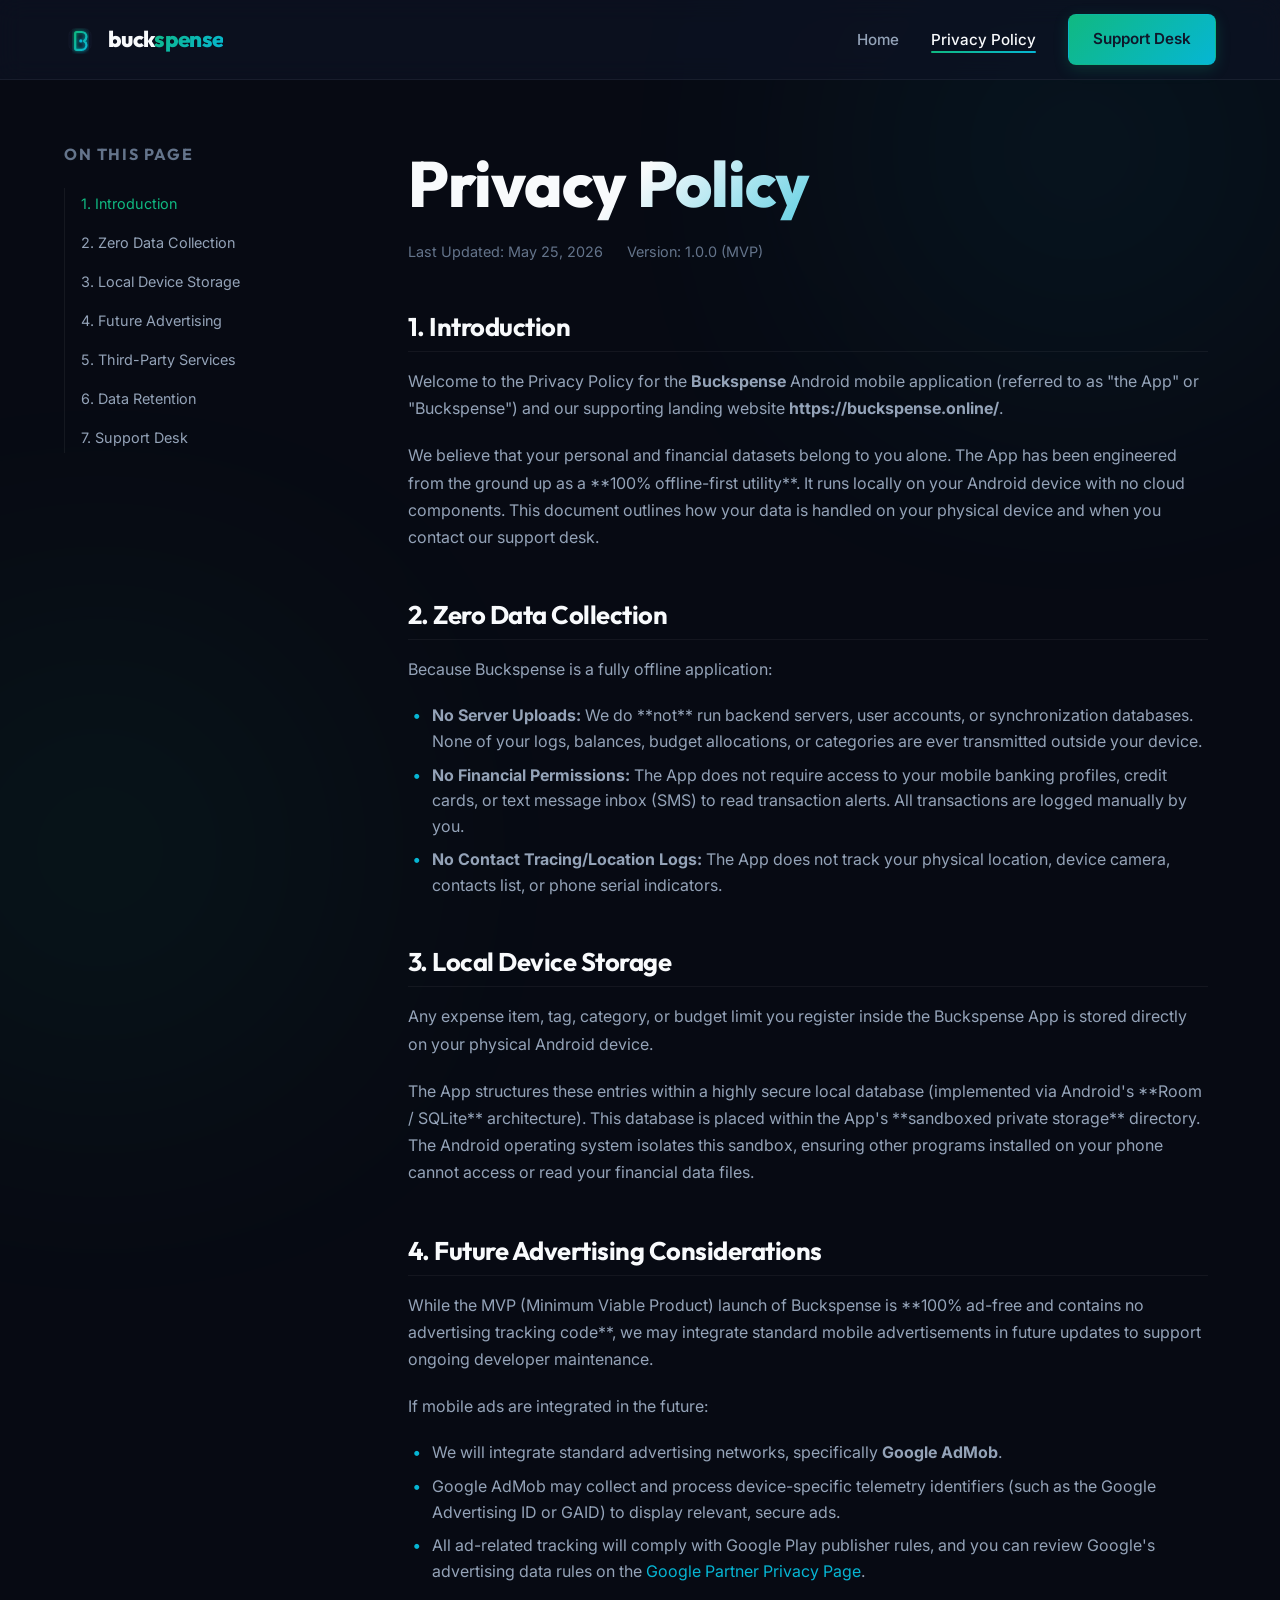
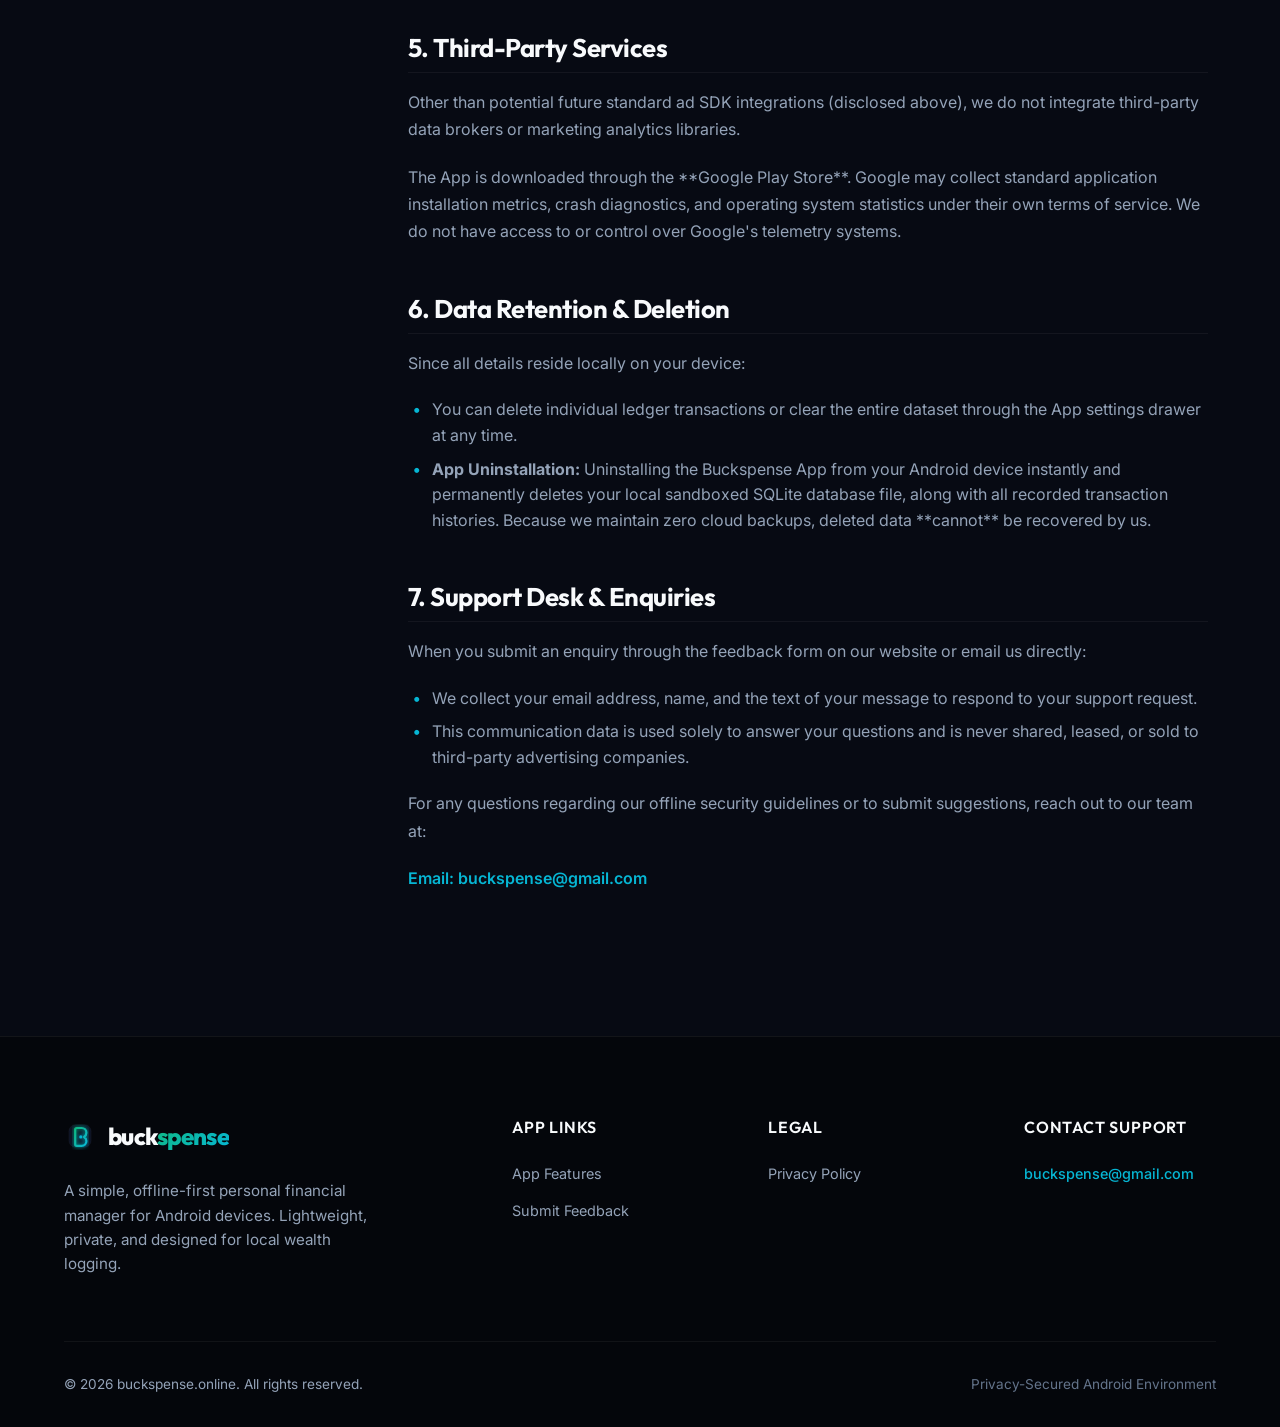
==== commit b5f4912b: "Add future-proofing AdMob advertising disclosures to Privacy Policy" ====
--- a/privacy.html
+++ b/privacy.html
@@ -50,9 +50,10 @@
             <li><a href="#introduction" class="toc-link active" id="toc-intro">1. Introduction</a></li>
             <li><a href="#data-collection" class="toc-link" id="toc-collect">2. Zero Data Collection</a></li>
             <li><a href="#local-storage" class="toc-link" id="toc-storage">3. Local Device Storage</a></li>
-            <li><a href="#third-parties" class="toc-link" id="toc-third-party">4. Third-Party Services</a></li>
-            <li><a href="#retention" class="toc-link" id="toc-retention">5. Data Retention</a></li>
-            <li><a href="#contact" class="toc-link" id="toc-contact">6. Support Desk</a></li>
+            <li><a href="#future-advertising" class="toc-link" id="toc-ads">4. Future Advertising</a></li>
+            <li><a href="#third-parties" class="toc-link" id="toc-third-party">5. Third-Party Services</a></li>
+            <li><a href="#retention" class="toc-link" id="toc-retention">6. Data Retention</a></li>
+            <li><a href="#contact" class="toc-link" id="toc-contact">7. Support Desk</a></li>
           </ul>
         </aside>
         
@@ -100,19 +101,35 @@
           </section>
 
           <!-- Section 4 -->
+          <section class="legal-section" id="future-advertising">
+            <h2>4. Future Advertising Considerations</h2>
+            <p>
+              While the MVP (Minimum Viable Product) launch of Buckspense is **100% ad-free and contains no advertising tracking code**, we may integrate standard mobile advertisements in future updates to support ongoing developer maintenance.
+            </p>
+            <p>
+              If mobile ads are integrated in the future:
+            </p>
+            <ul class="legal-list">
+              <li>We will integrate standard advertising networks, specifically <strong>Google AdMob</strong>.</li>
+              <li>Google AdMob may collect and process device-specific telemetry identifiers (such as the Google Advertising ID or GAID) to display relevant, secure ads.</li>
+              <li>All ad-related tracking will comply with Google Play publisher rules, and you can review Google's advertising data rules on the <a href="https://policies.google.com/technologies/partner-sites" target="_blank" rel="noopener noreferrer" style="color: var(--accent-cyan);">Google Partner Privacy Page</a>.</li>
+            </ul>
+          </section>
+
+          <!-- Section 5 -->
           <section class="legal-section" id="third-parties">
-            <h2>4. Third-Party Services</h2>
-            <p>
-              We do not integrate third-party data broker SDKs, analytics tracking engines, or advertising libraries inside our codebase. 
-            </p>
-            <p>
-              The App may be downloaded through the **Google Play Store**. Google may collect standard application installation metrics, crash diagnostics, and operating system statistics under their own terms of service. We do not have access to or control over Google's telemetry systems.
-            </p>
-          </section>
-
-          <!-- Section 5 -->
+            <h2>5. Third-Party Services</h2>
+            <p>
+              Other than potential future standard ad SDK integrations (disclosed above), we do not integrate third-party data brokers or marketing analytics libraries.
+            </p>
+            <p>
+              The App is downloaded through the **Google Play Store**. Google may collect standard application installation metrics, crash diagnostics, and operating system statistics under their own terms of service. We do not have access to or control over Google's telemetry systems.
+            </p>
+          </section>
+
+          <!-- Section 6 -->
           <section class="legal-section" id="retention">
-            <h2>5. Data Retention &amp; Deletion</h2>
+            <h2>6. Data Retention &amp; Deletion</h2>
             <p>
               Since all details reside locally on your device:
             </p>
@@ -122,9 +139,9 @@
             </ul>
           </section>
 
-          <!-- Section 6 -->
+          <!-- Section 7 -->
           <section class="legal-section" id="contact">
-            <h2>6. Support Desk &amp; Enquiries</h2>
+            <h2>7. Support Desk &amp; Enquiries</h2>
             <p>
               When you submit an enquiry through the feedback form on our website or email us directly:
             </p>
